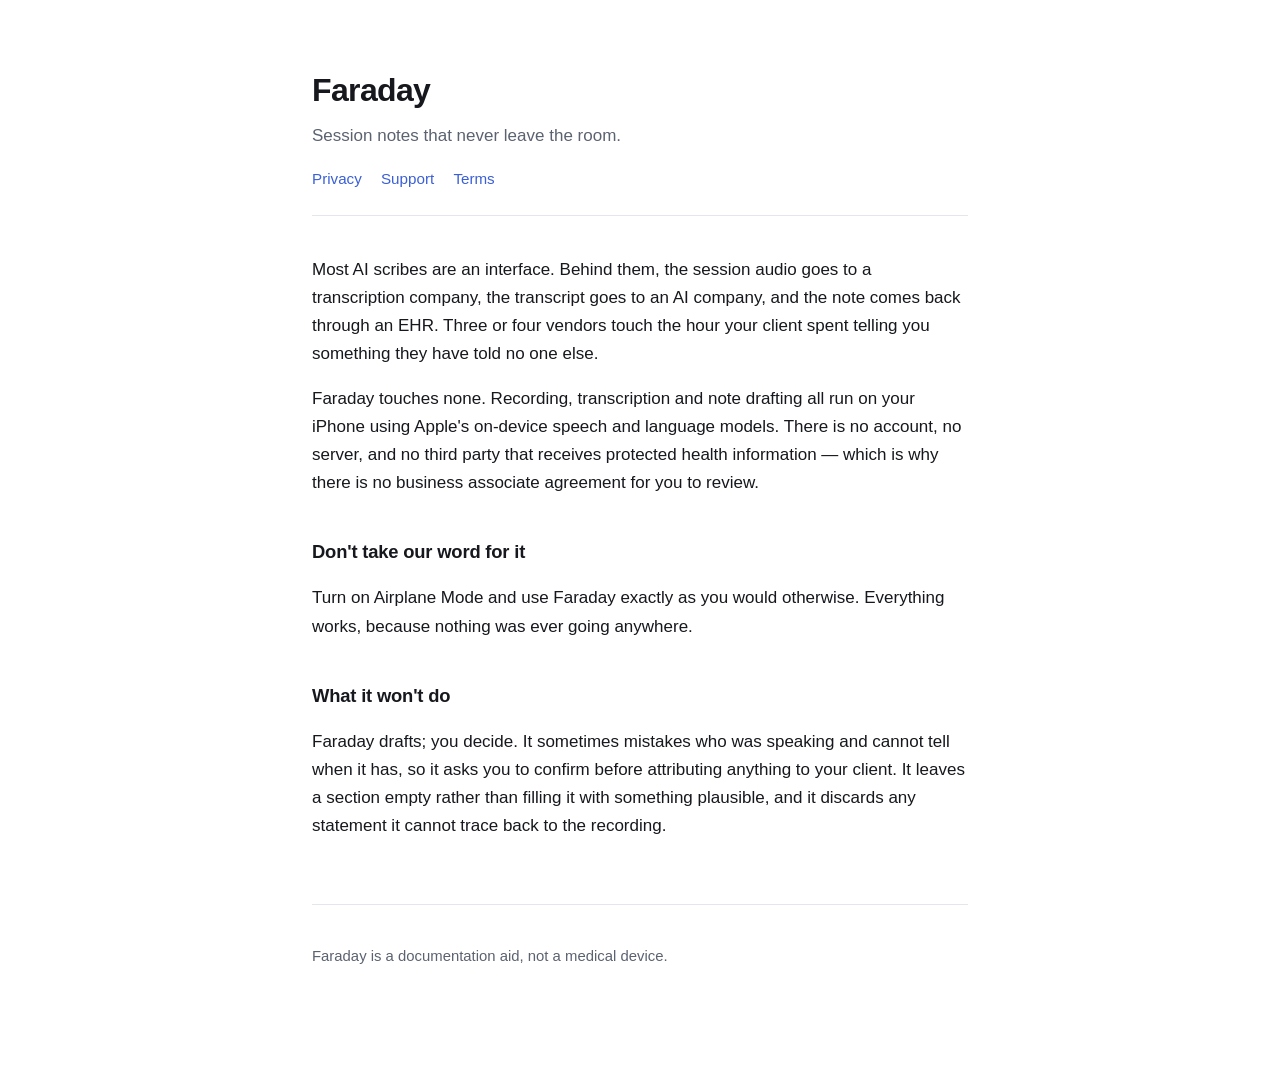
==== index.html @ ce77319d "Faraday legal and support pages" ====
<!doctype html>
<html lang="en">
<head>
<meta charset="utf-8">
<meta name="viewport" content="width=device-width, initial-scale=1">
<title>Faraday — session notes that never leave the room</title>
<meta name="description" content="Records a therapy session, transcribes it and drafts your SOAP note — entirely on your iPhone. No server, no vendor chain, no BAA to sign with anyone.">
<link rel="stylesheet" href="style.css">
</head>
<body>
<div class="wrap">
<header>
  <h1>Faraday</h1>
  <p class="sub">Session notes that never leave the room.</p>
  <nav><a href="privacy.html">Privacy</a><a href="support.html">Support</a><a href="terms.html">Terms</a></nav>
</header>

<p>Most AI scribes are an interface. Behind them, the session audio goes to a
transcription company, the transcript goes to an AI company, and the note comes back
through an EHR. Three or four vendors touch the hour your client spent telling you
something they have told no one else.</p>

<p>Faraday touches none. Recording, transcription and note drafting all run on your
iPhone using Apple's on-device speech and language models. There is no account, no
server, and no third party that receives protected health information — which is why
there is no business associate agreement for you to review.</p>

<h2>Don't take our word for it</h2>
<p>Turn on Airplane Mode and use Faraday exactly as you would otherwise. Everything
works, because nothing was ever going anywhere.</p>

<h2>What it won't do</h2>
<p>Faraday drafts; you decide. It sometimes mistakes who was speaking and cannot tell
when it has, so it asks you to confirm before attributing anything to your client. It
leaves a section empty rather than filling it with something plausible, and it
discards any statement it cannot trace back to the recording.</p>

<footer>
  <p class="muted">Faraday is a documentation aid, not a medical device.</p>
</footer>
</div>
</body>
</html>
---- style.css ----
:root {
    color-scheme: light dark;
    --ink: #16181d;
    --muted: #5b6270;
    --rule: #e3e6ec;
    --ground: #ffffff;
    --accent: #3b5fd6;
}
@media (prefers-color-scheme: dark) {
    :root {
        --ink: #eceef3;
        --muted: #9aa2b1;
        --rule: #262b35;
        --ground: #0d1014;
        --accent: #7d9bff;
    }
}
* { box-sizing: border-box; }
body {
    margin: 0;
    background: var(--ground);
    color: var(--ink);
    font: 17px/1.65 -apple-system, BlinkMacSystemFont, "Segoe UI", Roboto, sans-serif;
    -webkit-font-smoothing: antialiased;
}
.wrap { max-width: 44rem; margin: 0 auto; padding: 4rem 1.5rem 6rem; }
header { border-bottom: 1px solid var(--rule); padding-bottom: 1.5rem; margin-bottom: 2.5rem; }
h1 { font-size: 2rem; letter-spacing: -0.02em; margin: 0 0 .3rem; }
h2 { font-size: 1.15rem; letter-spacing: -0.01em; margin: 2.5rem 0 .6rem; }
.sub { color: var(--muted); margin: 0; }
p, li { color: var(--ink); }
.muted { color: var(--muted); font-size: .93rem; }
a { color: var(--accent); }
nav a { margin-right: 1.2rem; text-decoration: none; }
nav { margin-top: 1rem; font-size: .95rem; }
ul { padding-left: 1.2rem; }
li { margin: .35rem 0; }
footer { margin-top: 4rem; padding-top: 1.5rem; border-top: 1px solid var(--rule); }
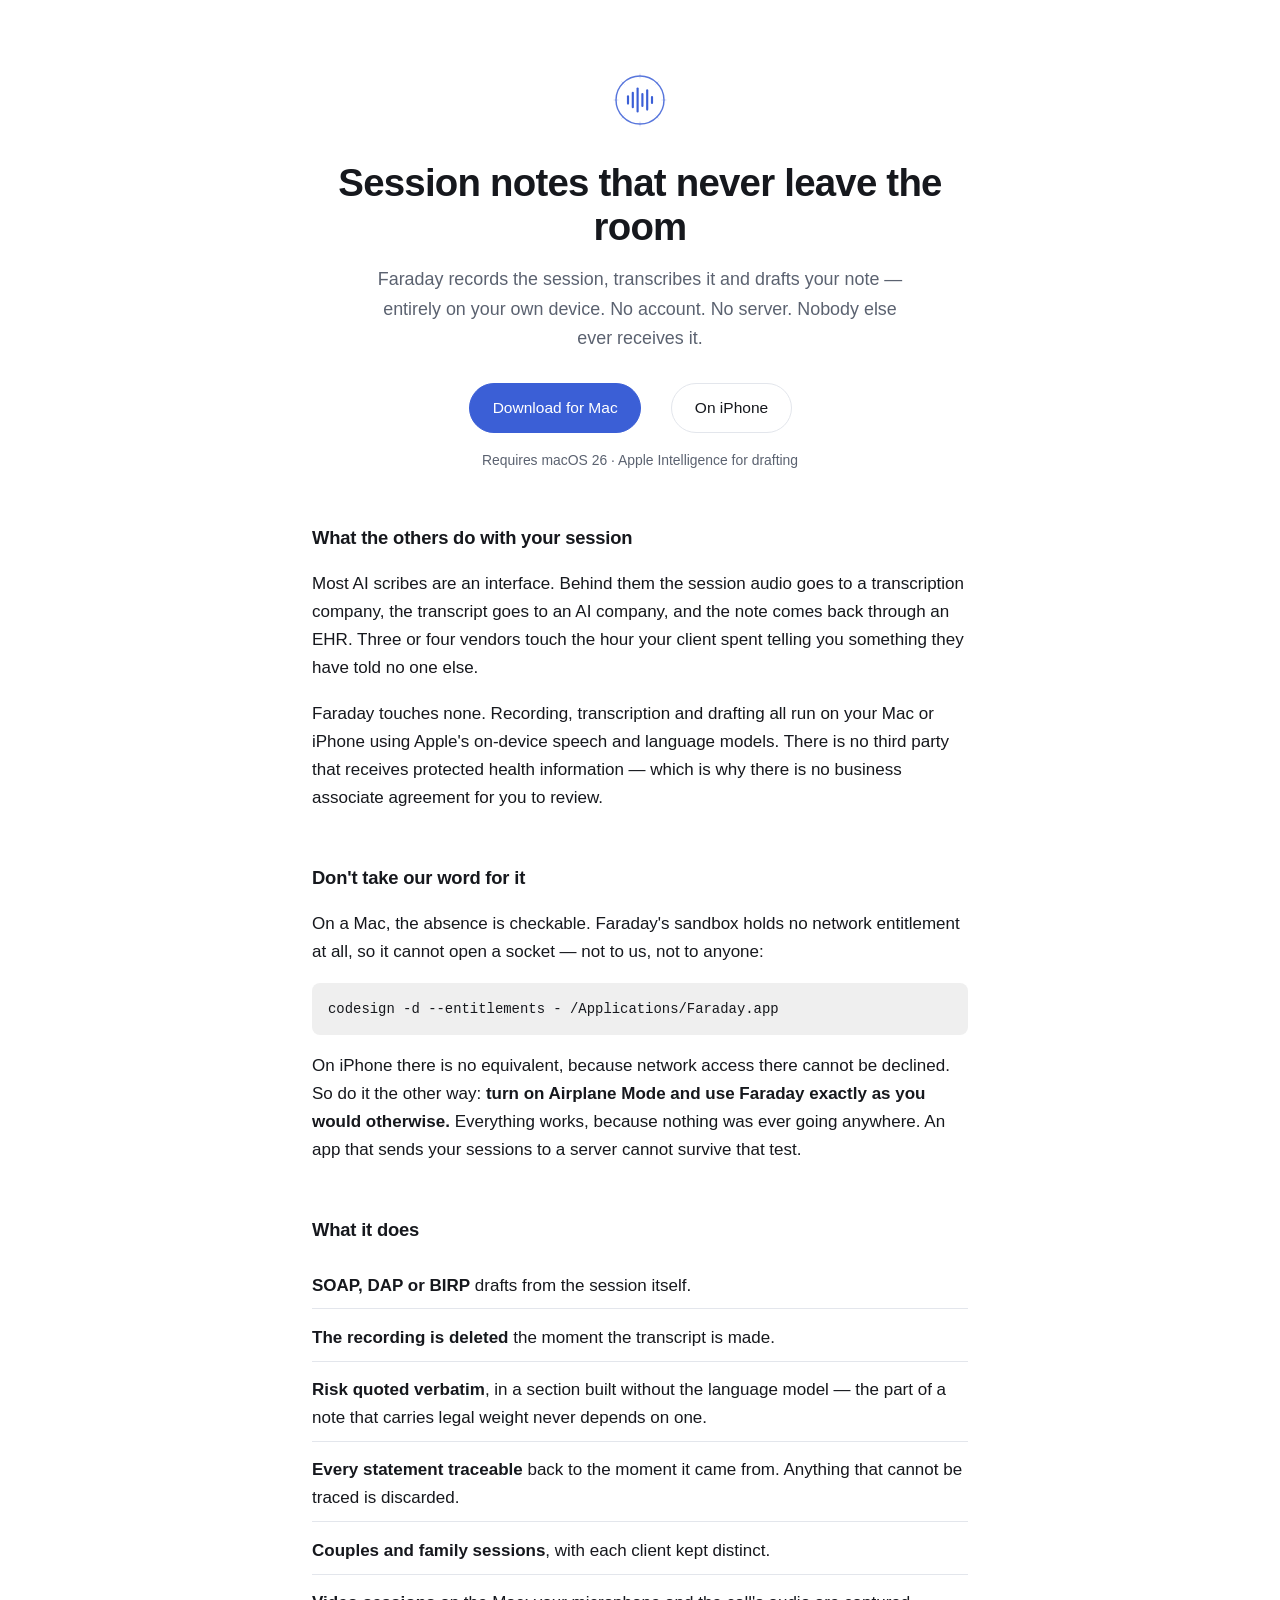
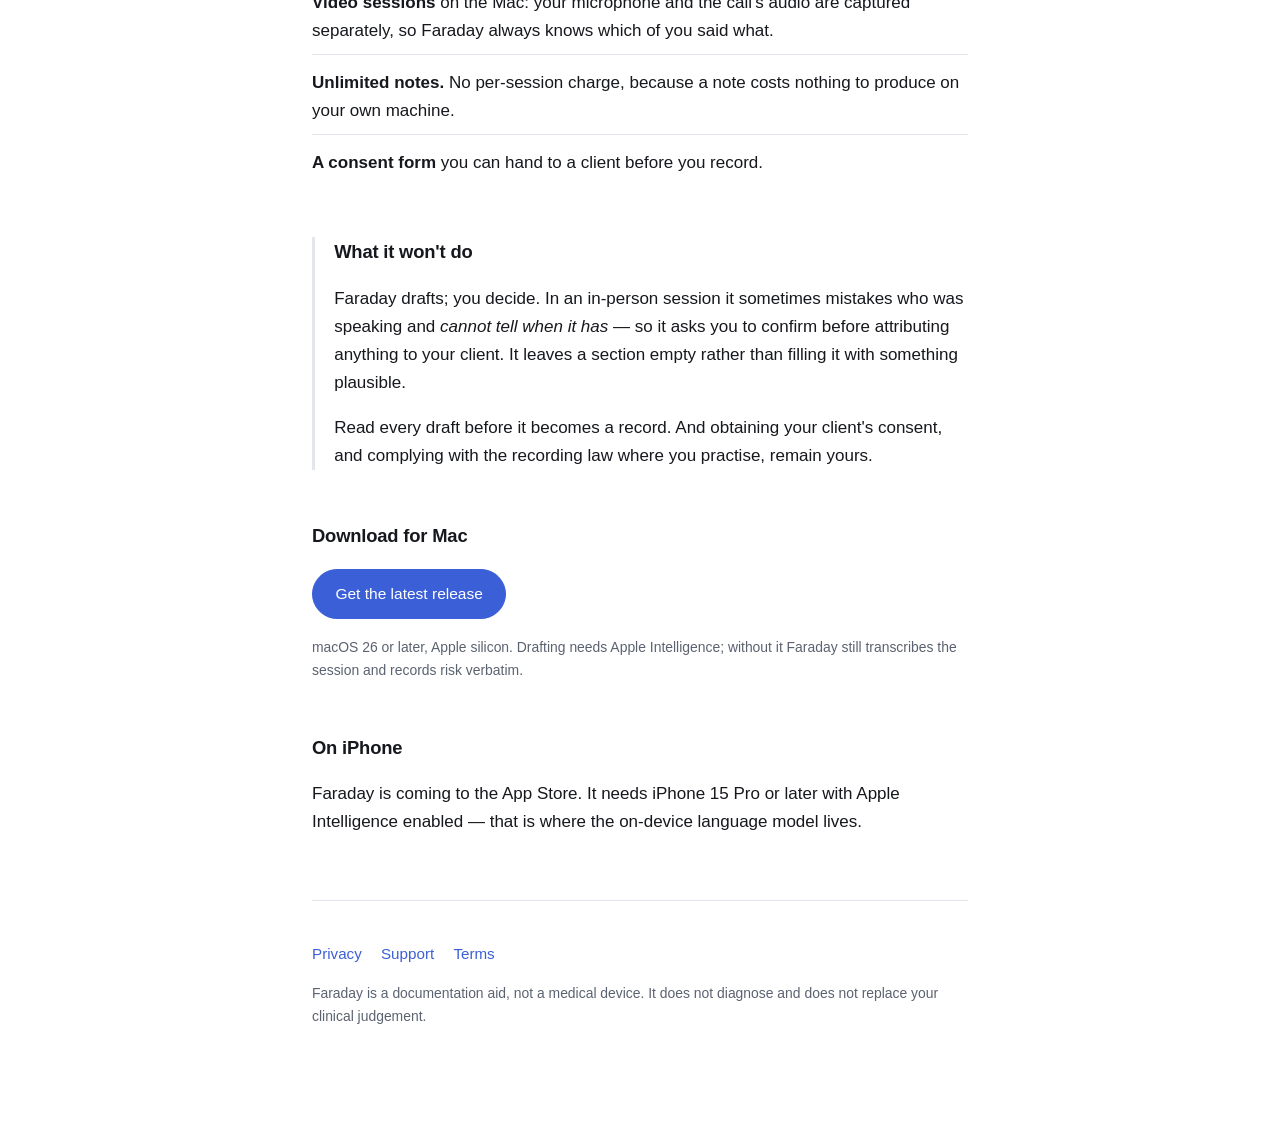
==== commit 48c1578f: "Landing page with the download and the checkable claim" ====
--- a/index.html
+++ b/index.html
@@ -4,40 +4,109 @@
 <meta charset="utf-8">
 <meta name="viewport" content="width=device-width, initial-scale=1">
 <title>Faraday — session notes that never leave the room</title>
-<meta name="description" content="Records a therapy session, transcribes it and drafts your SOAP note — entirely on your iPhone. No server, no vendor chain, no BAA to sign with anyone.">
+<meta name="description" content="Records a therapy session, transcribes it and drafts your SOAP note — entirely on your own device. No server, no vendor chain, no BAA to sign with anyone.">
+<meta property="og:title" content="Faraday — session notes that never leave the room">
+<meta property="og:description" content="Recording, transcription and drafting all run on your own device. Nobody else ever receives the session.">
+<meta property="og:type" content="website">
 <link rel="stylesheet" href="style.css">
 </head>
 <body>
 <div class="wrap">
-<header>
-  <h1>Faraday</h1>
-  <p class="sub">Session notes that never leave the room.</p>
-  <nav><a href="privacy.html">Privacy</a><a href="support.html">Support</a><a href="terms.html">Terms</a></nav>
+
+<header class="hero">
+  <div class="mark" aria-hidden="true">
+    <svg viewBox="0 0 120 120" width="72" height="72">
+      <circle cx="60" cy="60" r="40" fill="none" stroke="currentColor" stroke-width="2.4" opacity="0.85"/>
+      <g stroke="currentColor" stroke-width="1.2" opacity="0.3">
+        <line x1="60" y1="16" x2="60" y2="24"/><line x1="60" y1="96" x2="60" y2="104"/>
+        <line x1="16" y1="60" x2="24" y2="60"/><line x1="96" y1="60" x2="104" y2="60"/>
+        <line x1="29" y1="29" x2="34" y2="34"/><line x1="86" y1="86" x2="91" y2="91"/>
+        <line x1="91" y1="29" x2="86" y2="34"/><line x1="34" y1="86" x2="29" y2="91"/>
+      </g>
+      <g stroke="currentColor" stroke-width="3.6" stroke-linecap="round">
+        <line x1="40" y1="54" x2="40" y2="66"/><line x1="48" y1="48" x2="48" y2="72"/>
+        <line x1="56" y1="41" x2="56" y2="79"/><line x1="64" y1="50" x2="64" y2="70"/>
+        <line x1="72" y1="44" x2="72" y2="76"/><line x1="80" y1="55" x2="80" y2="65"/>
+      </g>
+    </svg>
+  </div>
+  <h1>Session notes that never leave the room</h1>
+  <p class="lede">Faraday records the session, transcribes it and drafts your note —
+  entirely on your own device. No account. No server. Nobody else ever receives it.</p>
+  <nav class="cta">
+    <a class="button primary" href="#download">Download for Mac</a>
+    <a class="button" href="#iphone">On iPhone</a>
+  </nav>
+  <p class="fine">Requires macOS 26 · Apple Intelligence for drafting</p>
 </header>
 
-<p>Most AI scribes are an interface. Behind them, the session audio goes to a
-transcription company, the transcript goes to an AI company, and the note comes back
-through an EHR. Three or four vendors touch the hour your client spent telling you
-something they have told no one else.</p>
+<section>
+  <h2>What the others do with your session</h2>
+  <p>Most AI scribes are an interface. Behind them the session audio goes to a
+  transcription company, the transcript goes to an AI company, and the note comes
+  back through an EHR. Three or four vendors touch the hour your client spent
+  telling you something they have told no one else.</p>
+  <p>Faraday touches none. Recording, transcription and drafting all run on your
+  Mac or iPhone using Apple's on-device speech and language models. There is no
+  third party that receives protected health information — which is why there is
+  no business associate agreement for you to review.</p>
+</section>
 
-<p>Faraday touches none. Recording, transcription and note drafting all run on your
-iPhone using Apple's on-device speech and language models. There is no account, no
-server, and no third party that receives protected health information — which is why
-there is no business associate agreement for you to review.</p>
+<section class="proof">
+  <h2>Don't take our word for it</h2>
+  <p>On a Mac, the absence is checkable. Faraday's sandbox holds no network
+  entitlement at all, so it cannot open a socket — not to us, not to anyone:</p>
+  <pre><code>codesign -d --entitlements - /Applications/Faraday.app</code></pre>
+  <p>On iPhone there is no equivalent, because network access there cannot be
+  declined. So do it the other way: <strong>turn on Airplane Mode and use Faraday
+  exactly as you would otherwise.</strong> Everything works, because nothing was
+  ever going anywhere. An app that sends your sessions to a server cannot
+  survive that test.</p>
+</section>
 
-<h2>Don't take our word for it</h2>
-<p>Turn on Airplane Mode and use Faraday exactly as you would otherwise. Everything
-works, because nothing was ever going anywhere.</p>
+<section>
+  <h2>What it does</h2>
+  <ul class="features">
+    <li><strong>SOAP, DAP or BIRP</strong> drafts from the session itself.</li>
+    <li><strong>The recording is deleted</strong> the moment the transcript is made.</li>
+    <li><strong>Risk quoted verbatim</strong>, in a section built without the language model — the part of a note that carries legal weight never depends on one.</li>
+    <li><strong>Every statement traceable</strong> back to the moment it came from. Anything that cannot be traced is discarded.</li>
+    <li><strong>Couples and family sessions</strong>, with each client kept distinct.</li>
+    <li><strong>Video sessions</strong> on the Mac: your microphone and the call's audio are captured separately, so Faraday always knows which of you said what.</li>
+    <li><strong>Unlimited notes.</strong> No per-session charge, because a note costs nothing to produce on your own machine.</li>
+    <li><strong>A consent form</strong> you can hand to a client before you record.</li>
+  </ul>
+</section>
 
-<h2>What it won't do</h2>
-<p>Faraday drafts; you decide. It sometimes mistakes who was speaking and cannot tell
-when it has, so it asks you to confirm before attributing anything to your client. It
-leaves a section empty rather than filling it with something plausible, and it
-discards any statement it cannot trace back to the recording.</p>
+<section class="limits">
+  <h2>What it won't do</h2>
+  <p>Faraday drafts; you decide. In an in-person session it sometimes mistakes who
+  was speaking and <em>cannot tell when it has</em> — so it asks you to confirm
+  before attributing anything to your client. It leaves a section empty rather than
+  filling it with something plausible.</p>
+  <p>Read every draft before it becomes a record. And obtaining your client's
+  consent, and complying with the recording law where you practise, remain yours.</p>
+</section>
+
+<section id="download">
+  <h2>Download for Mac</h2>
+  <p><a class="button primary" id="dmg" href="https://github.com/kreatifsayfa/faraday-legal/releases/latest">Get the latest release</a></p>
+  <p class="fine">macOS 26 or later, Apple silicon. Drafting needs Apple Intelligence;
+  without it Faraday still transcribes the session and records risk verbatim.</p>
+</section>
+
+<section id="iphone">
+  <h2>On iPhone</h2>
+  <p>Faraday is coming to the App Store. It needs iPhone 15 Pro or later with Apple
+  Intelligence enabled — that is where the on-device language model lives.</p>
+</section>
 
 <footer>
-  <p class="muted">Faraday is a documentation aid, not a medical device.</p>
+  <nav><a href="privacy.html">Privacy</a><a href="support.html">Support</a><a href="terms.html">Terms</a></nav>
+  <p class="fine">Faraday is a documentation aid, not a medical device. It does not
+  diagnose and does not replace your clinical judgement.</p>
 </footer>
+
 </div>
 </body>
 </html>
--- a/style.css
+++ b/style.css
@@ -36,3 +36,29 @@
 ul { padding-left: 1.2rem; }
 li { margin: .35rem 0; }
 footer { margin-top: 4rem; padding-top: 1.5rem; border-top: 1px solid var(--rule); }
+
+/* Landing page */
+.hero { text-align: center; border: none; padding-bottom: 0; margin-bottom: 3rem; }
+.hero .mark { color: var(--accent); margin-bottom: 1rem; }
+.hero h1 { font-size: 2.4rem; line-height: 1.15; margin: 0 0 1rem; }
+.lede { font-size: 1.12rem; color: var(--muted); max-width: 34rem; margin: 0 auto 1.8rem; }
+.cta { display: flex; gap: .7rem; justify-content: center; flex-wrap: wrap; margin: 0; }
+.button {
+    display: inline-block; padding: .7rem 1.4rem; border-radius: 999px;
+    border: 1px solid var(--rule); text-decoration: none; color: var(--ink);
+    font-weight: 500; font-size: .97rem;
+}
+.button.primary { background: var(--accent); border-color: var(--accent); color: #fff; }
+.fine { color: var(--muted); font-size: .87rem; margin-top: 1rem; }
+section { margin: 3.2rem 0; }
+section h2 { margin-top: 0; }
+.proof pre {
+    background: rgba(127,127,127,.12); padding: .9rem 1rem; border-radius: 8px;
+    overflow-x: auto; font-size: .87rem;
+}
+.proof code { font-family: ui-monospace, SFMono-Regular, Menlo, monospace; }
+.features { list-style: none; padding: 0; }
+.features li { padding: .55rem 0; border-bottom: 1px solid var(--rule); }
+.features li:last-child { border-bottom: none; }
+.limits { border-left: 3px solid var(--rule); padding-left: 1.2rem; }
+footer nav { margin-bottom: .8rem; }
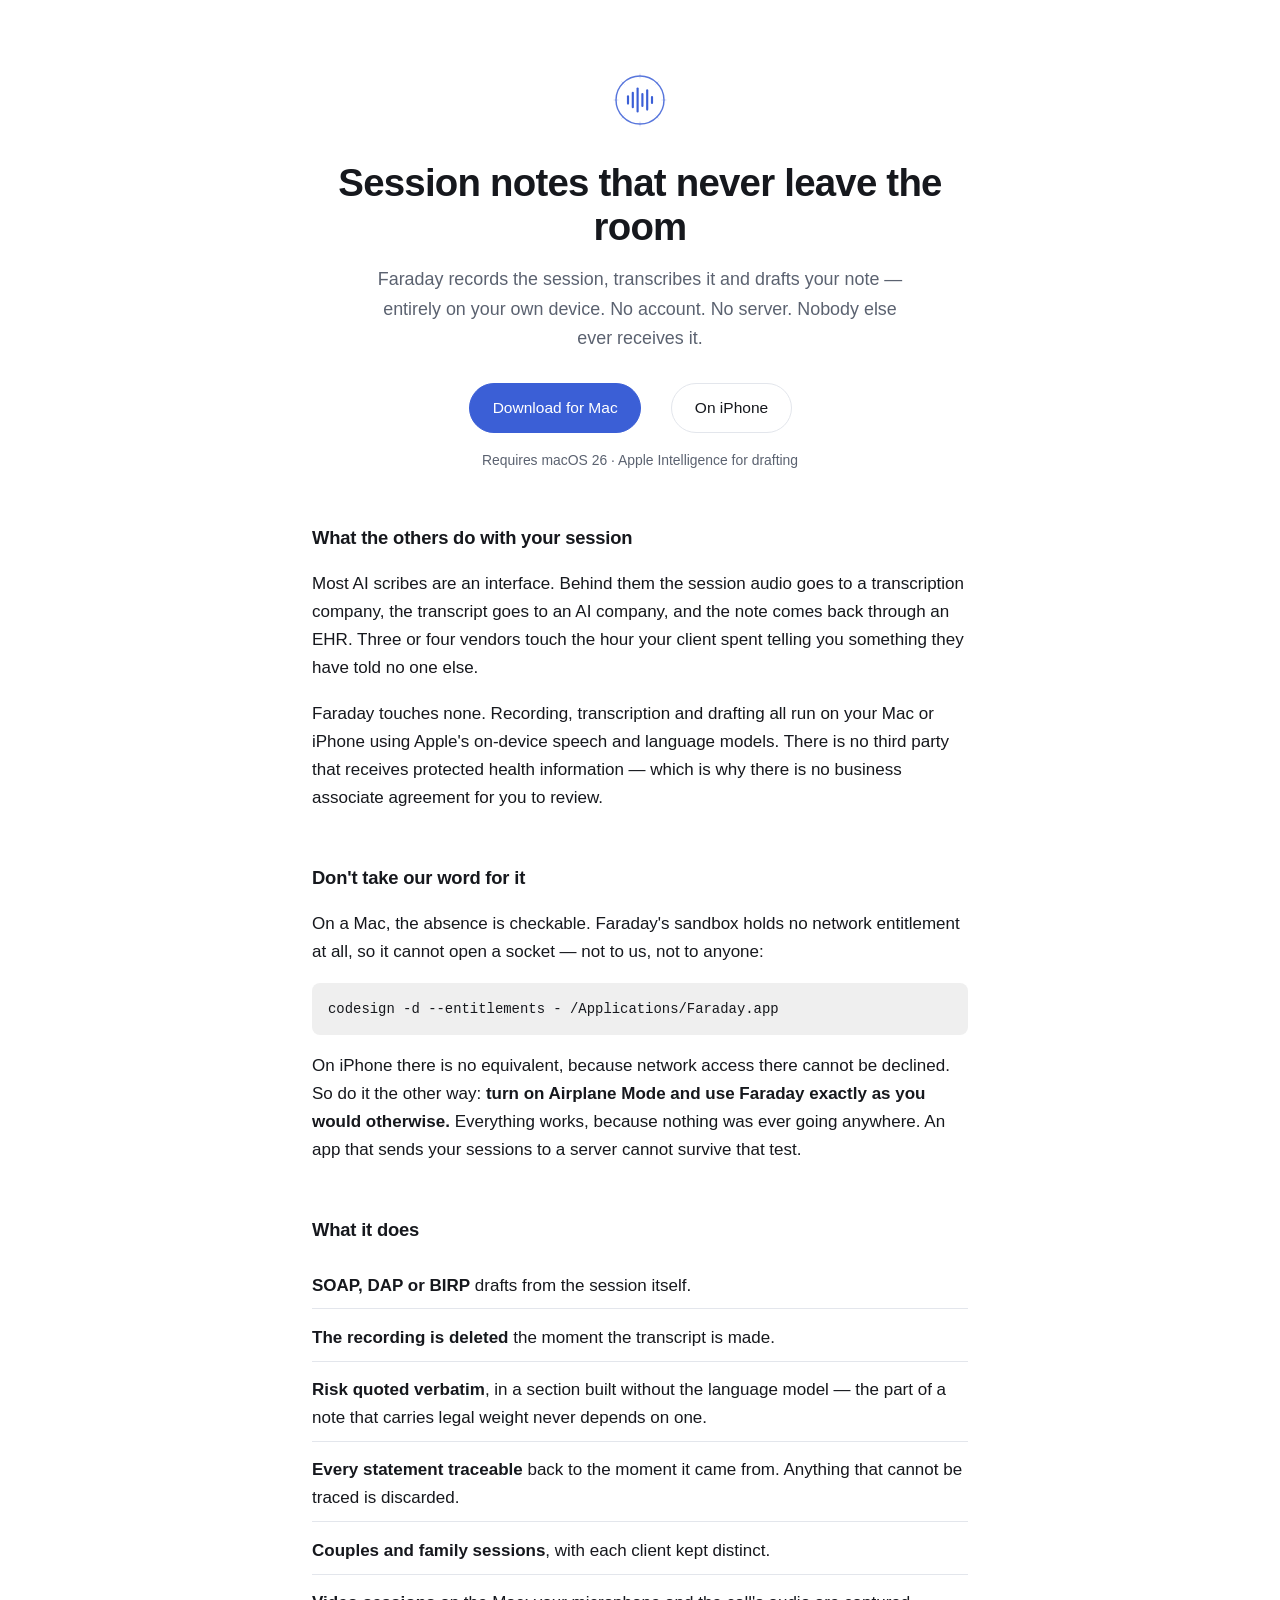
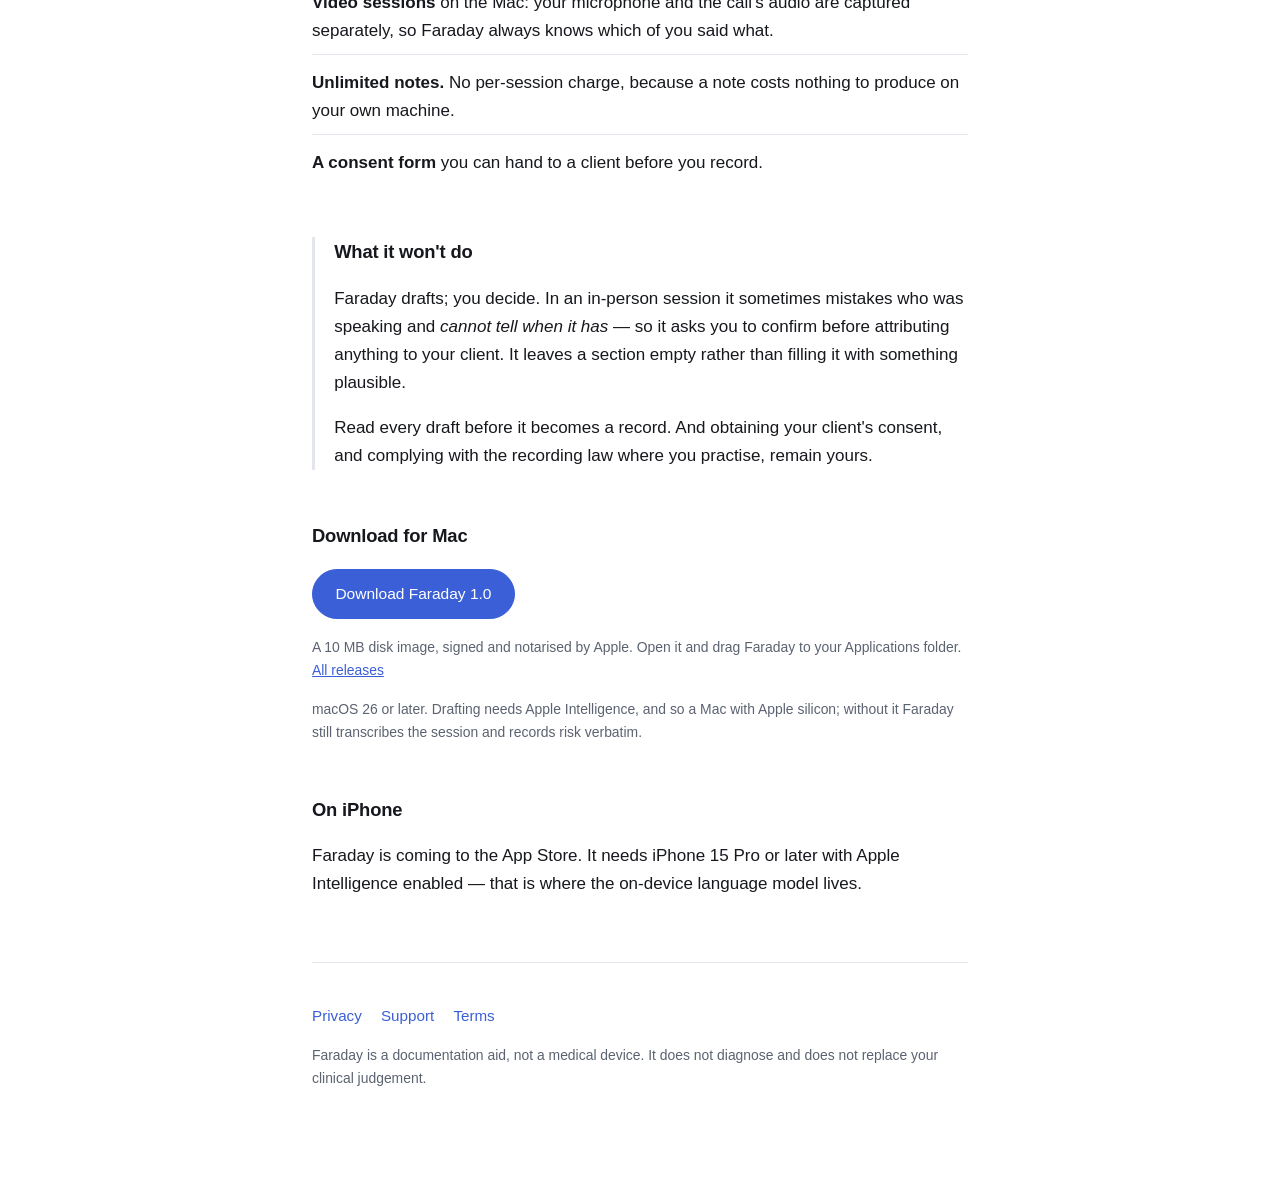
==== commit 524e8c32: "Point the Mac download at the release asset Co-Authored-By: Claude Opus 5 <noreply@anthropic.com>" ====
--- a/index.html
+++ b/index.html
@@ -90,9 +90,13 @@
 
 <section id="download">
   <h2>Download for Mac</h2>
-  <p><a class="button primary" id="dmg" href="https://github.com/kreatifsayfa/faraday-legal/releases/latest">Get the latest release</a></p>
-  <p class="fine">macOS 26 or later, Apple silicon. Drafting needs Apple Intelligence;
-  without it Faraday still transcribes the session and records risk verbatim.</p>
+  <p><a class="button primary" id="dmg" href="https://github.com/kreatifsayfa/faraday-legal/releases/latest/download/Faraday.dmg">Download Faraday 1.0</a></p>
+  <p class="fine">A 10&nbsp;MB disk image, signed and notarised by Apple. Open it and drag
+  Faraday to your Applications folder.
+  <a href="https://github.com/kreatifsayfa/faraday-legal/releases">All releases</a></p>
+  <p class="fine">macOS 26 or later. Drafting needs Apple Intelligence, and so a Mac with
+  Apple silicon; without it Faraday still transcribes the session and records risk
+  verbatim.</p>
 </section>
 
 <section id="iphone">
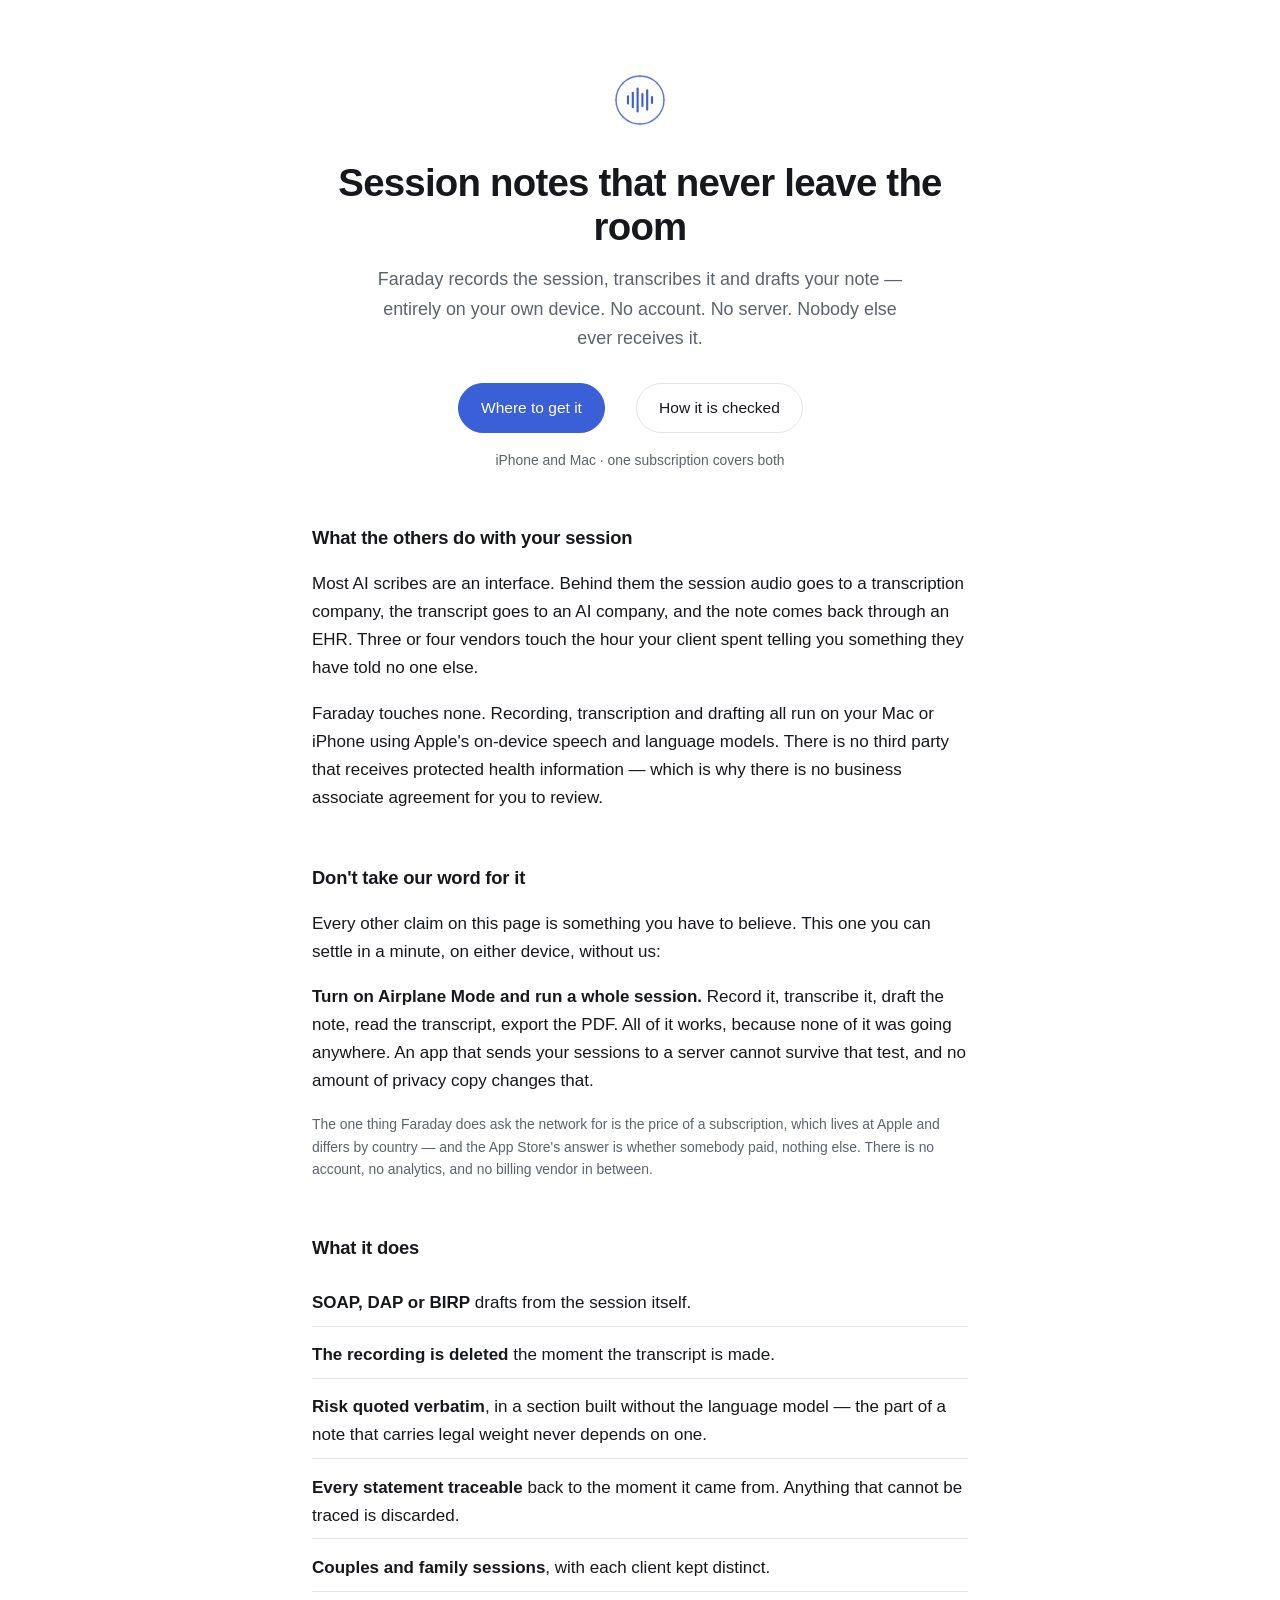
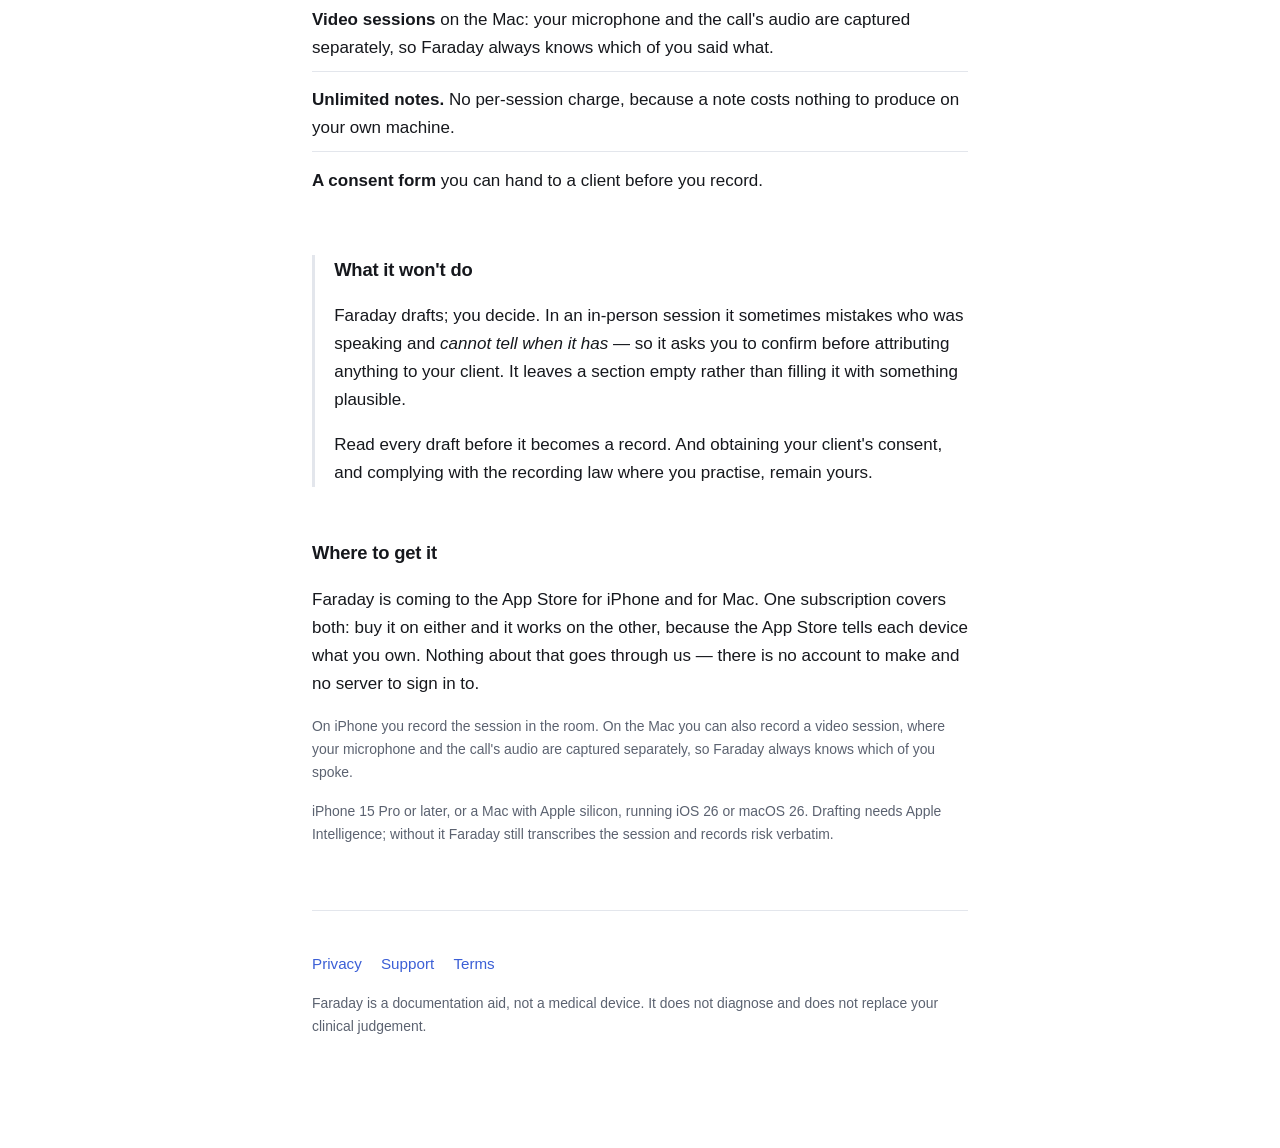
==== commit b775a9ca: "The Mac goes to the App Store, so the direct download goes One subscription covering iPhone and Mac " ====
--- a/index.html
+++ b/index.html
@@ -34,10 +34,10 @@
   <p class="lede">Faraday records the session, transcribes it and drafts your note —
   entirely on your own device. No account. No server. Nobody else ever receives it.</p>
   <nav class="cta">
-    <a class="button primary" href="#download">Download for Mac</a>
-    <a class="button" href="#iphone">On iPhone</a>
+    <a class="button primary" href="#apps">Where to get it</a>
+    <a class="button" href="#privacy">How it is checked</a>
   </nav>
-  <p class="fine">Requires macOS 26 · Apple Intelligence for drafting</p>
+  <p class="fine">iPhone and Mac · one subscription covers both</p>
 </header>
 
 <section>
@@ -52,16 +52,19 @@
   no business associate agreement for you to review.</p>
 </section>
 
-<section class="proof">
+<section class="proof" id="privacy">
   <h2>Don't take our word for it</h2>
-  <p>On a Mac, the absence is checkable. Faraday's sandbox holds no network
-  entitlement at all, so it cannot open a socket — not to us, not to anyone:</p>
-  <pre><code>codesign -d --entitlements - /Applications/Faraday.app</code></pre>
-  <p>On iPhone there is no equivalent, because network access there cannot be
-  declined. So do it the other way: <strong>turn on Airplane Mode and use Faraday
-  exactly as you would otherwise.</strong> Everything works, because nothing was
-  ever going anywhere. An app that sends your sessions to a server cannot
-  survive that test.</p>
+  <p>Every other claim on this page is something you have to believe. This one
+  you can settle in a minute, on either device, without us:</p>
+  <p><strong>Turn on Airplane Mode and run a whole session.</strong> Record it,
+  transcribe it, draft the note, read the transcript, export the PDF. All of it
+  works, because none of it was going anywhere. An app that sends your sessions
+  to a server cannot survive that test, and no amount of privacy copy changes
+  that.</p>
+  <p class="fine">The one thing Faraday does ask the network for is the price of
+  a subscription, which lives at Apple and differs by country — and the App
+  Store's answer is whether somebody paid, nothing else. There is no account, no
+  analytics, and no billing vendor in between.</p>
 </section>
 
 <section>
@@ -88,21 +91,18 @@
   consent, and complying with the recording law where you practise, remain yours.</p>
 </section>
 
-<section id="download">
-  <h2>Download for Mac</h2>
-  <p><a class="button primary" id="dmg" href="https://github.com/kreatifsayfa/faraday-legal/releases/latest/download/Faraday.dmg">Download Faraday 1.0</a></p>
-  <p class="fine">A 10&nbsp;MB disk image, signed and notarised by Apple. Open it and drag
-  Faraday to your Applications folder.
-  <a href="https://github.com/kreatifsayfa/faraday-legal/releases">All releases</a></p>
-  <p class="fine">macOS 26 or later. Drafting needs Apple Intelligence, and so a Mac with
-  Apple silicon; without it Faraday still transcribes the session and records risk
-  verbatim.</p>
-</section>
-
-<section id="iphone">
-  <h2>On iPhone</h2>
-  <p>Faraday is coming to the App Store. It needs iPhone 15 Pro or later with Apple
-  Intelligence enabled — that is where the on-device language model lives.</p>
+<section id="apps">
+  <h2>Where to get it</h2>
+  <p>Faraday is coming to the App Store for iPhone and for Mac. One subscription
+  covers both: buy it on either and it works on the other, because the App Store
+  tells each device what you own. Nothing about that goes through us — there is
+  no account to make and no server to sign in to.</p>
+  <p class="fine">On iPhone you record the session in the room. On the Mac you can
+  also record a video session, where your microphone and the call's audio are
+  captured separately, so Faraday always knows which of you spoke.</p>
+  <p class="fine">iPhone 15&nbsp;Pro or later, or a Mac with Apple silicon, running
+  iOS&nbsp;26 or macOS&nbsp;26. Drafting needs Apple Intelligence; without it Faraday
+  still transcribes the session and records risk verbatim.</p>
 </section>
 
 <footer>
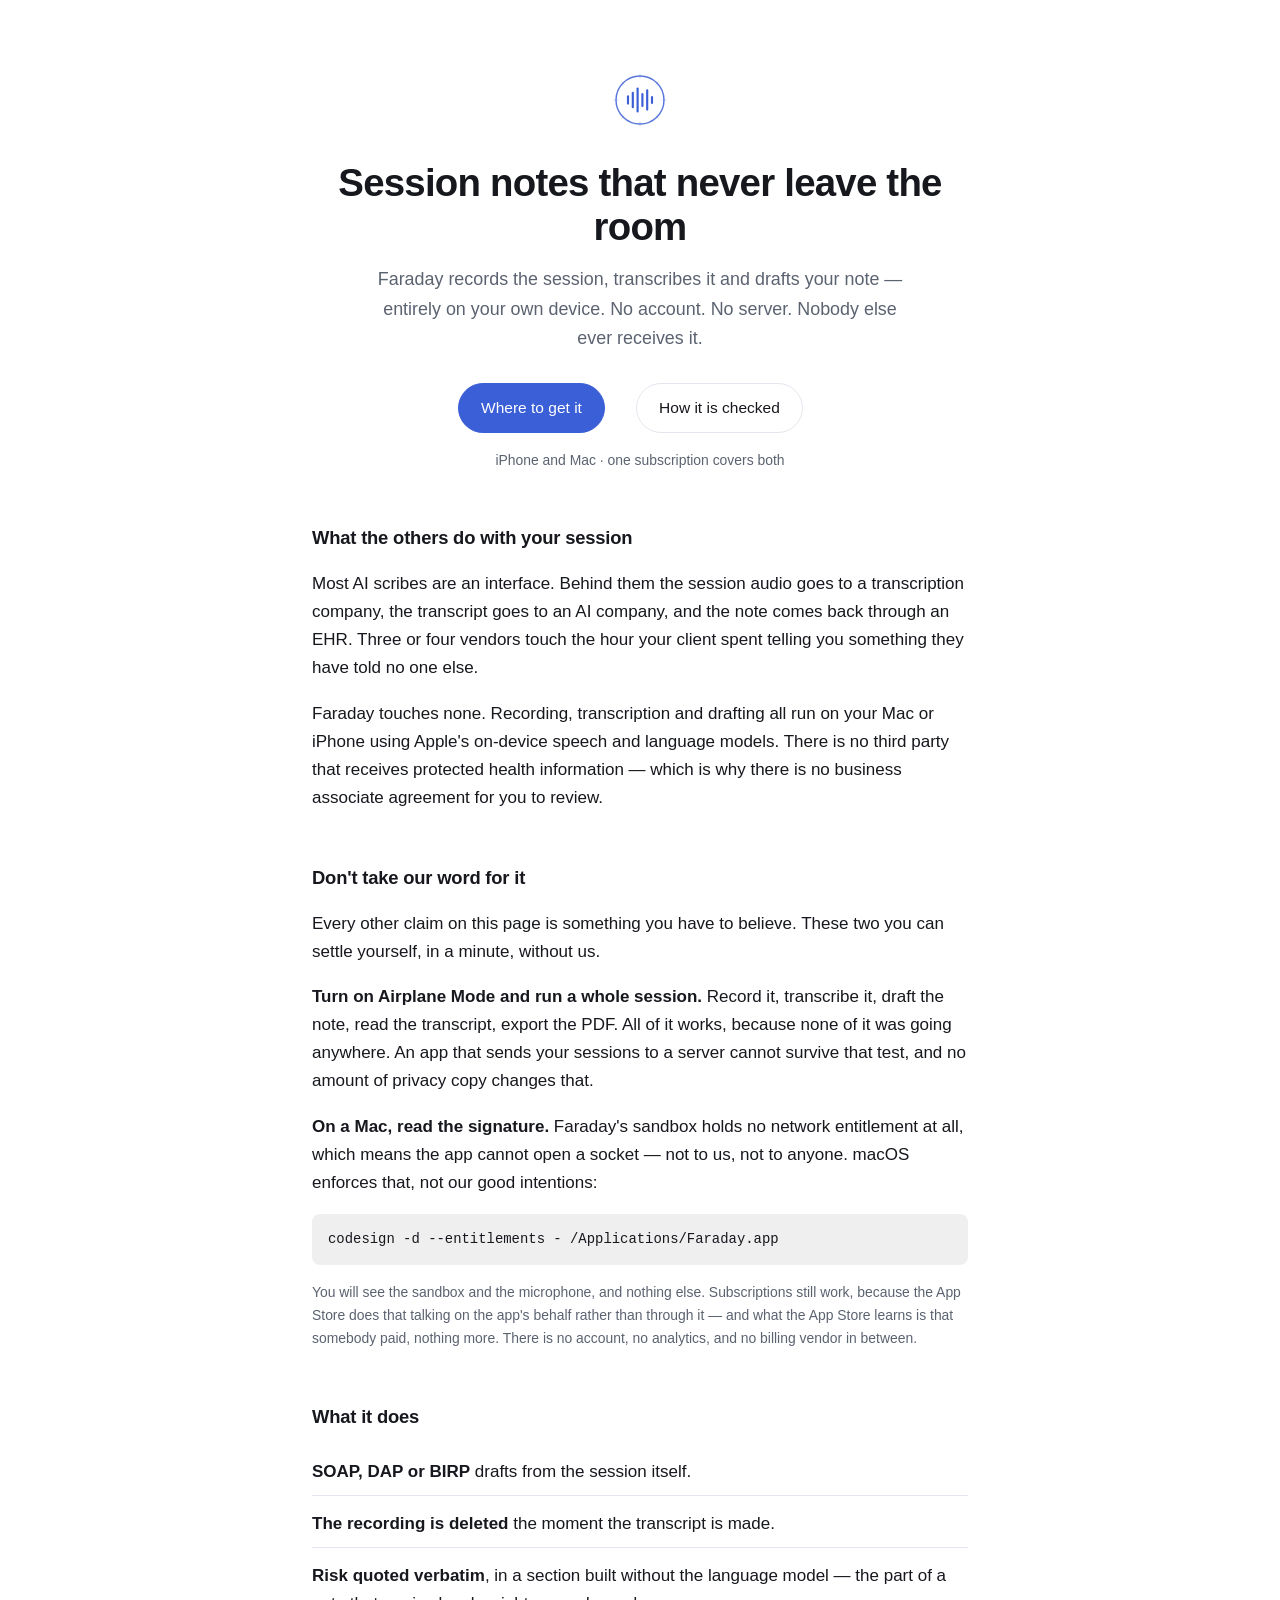
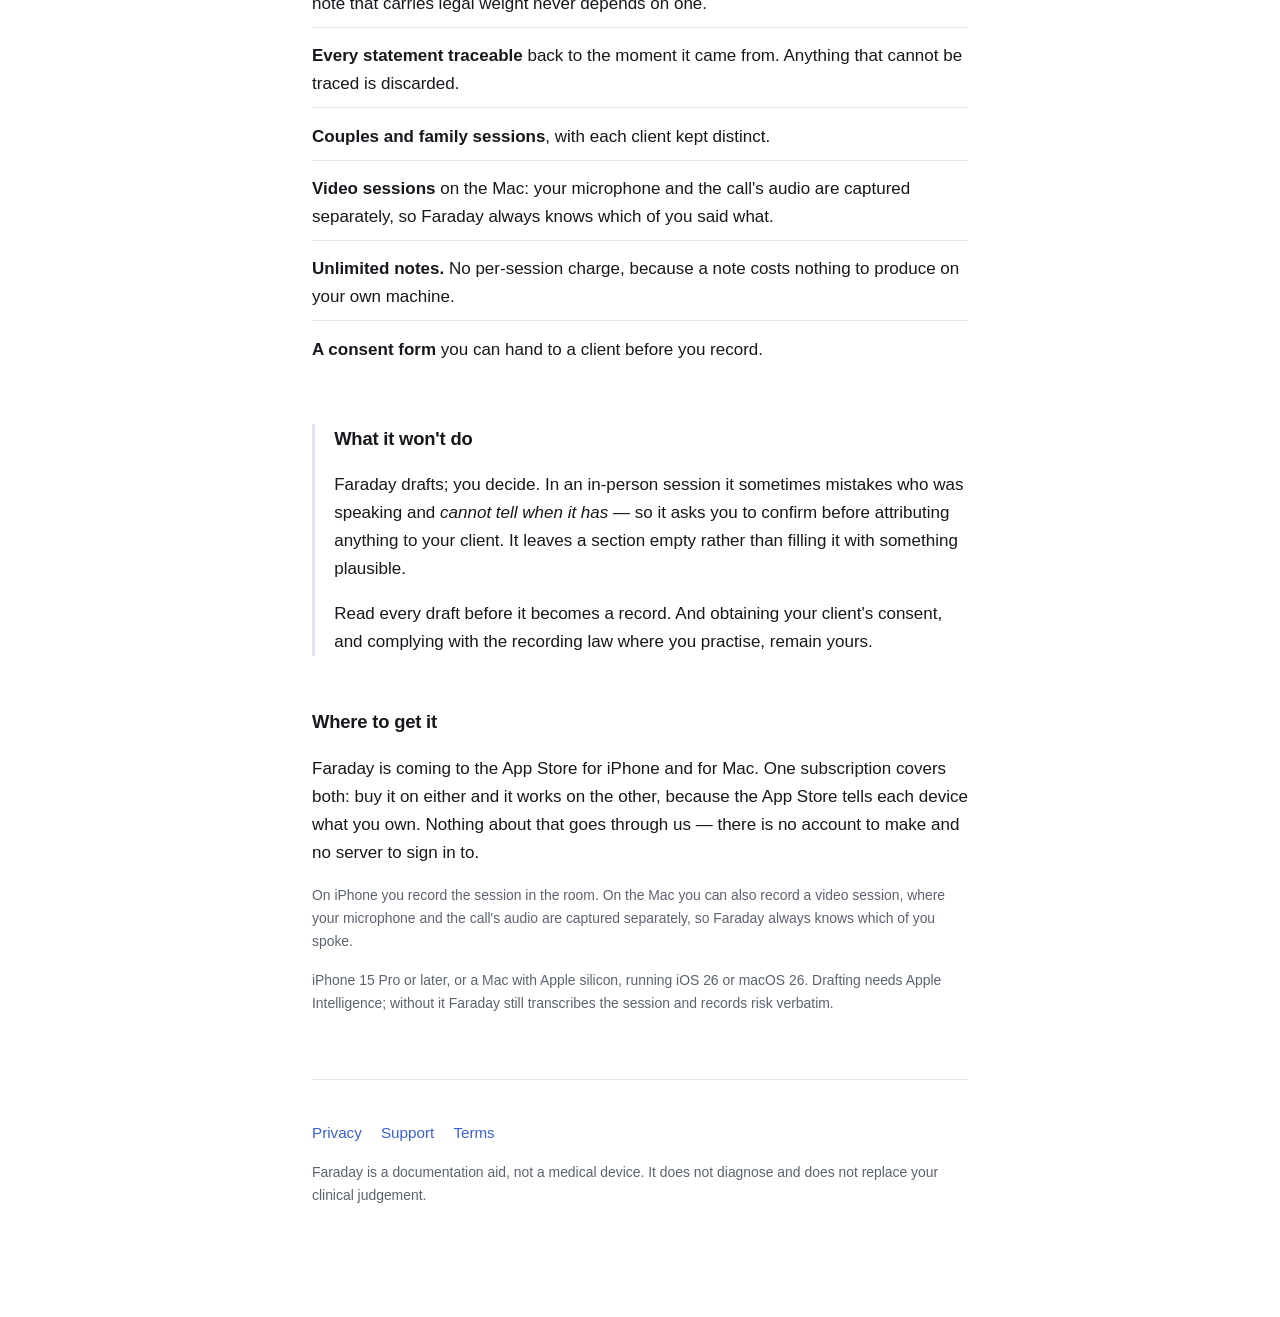
==== commit 75ab207b: "The Mac claim comes back, this time measured Selling a subscription plainly means talking to the App" ====
--- a/index.html
+++ b/index.html
@@ -54,17 +54,22 @@
 
 <section class="proof" id="privacy">
   <h2>Don't take our word for it</h2>
-  <p>Every other claim on this page is something you have to believe. This one
-  you can settle in a minute, on either device, without us:</p>
+  <p>Every other claim on this page is something you have to believe. These two
+  you can settle yourself, in a minute, without us.</p>
   <p><strong>Turn on Airplane Mode and run a whole session.</strong> Record it,
   transcribe it, draft the note, read the transcript, export the PDF. All of it
   works, because none of it was going anywhere. An app that sends your sessions
   to a server cannot survive that test, and no amount of privacy copy changes
   that.</p>
-  <p class="fine">The one thing Faraday does ask the network for is the price of
-  a subscription, which lives at Apple and differs by country — and the App
-  Store's answer is whether somebody paid, nothing else. There is no account, no
-  analytics, and no billing vendor in between.</p>
+  <p><strong>On a Mac, read the signature.</strong> Faraday's sandbox holds no
+  network entitlement at all, which means the app cannot open a socket — not to
+  us, not to anyone. macOS enforces that, not our good intentions:</p>
+  <pre><code>codesign -d --entitlements - /Applications/Faraday.app</code></pre>
+  <p class="fine">You will see the sandbox and the microphone, and nothing else.
+  Subscriptions still work, because the App Store does that talking on the app's
+  behalf rather than through it — and what the App Store learns is that somebody
+  paid, nothing more. There is no account, no analytics, and no billing vendor
+  in between.</p>
 </section>
 
 <section>
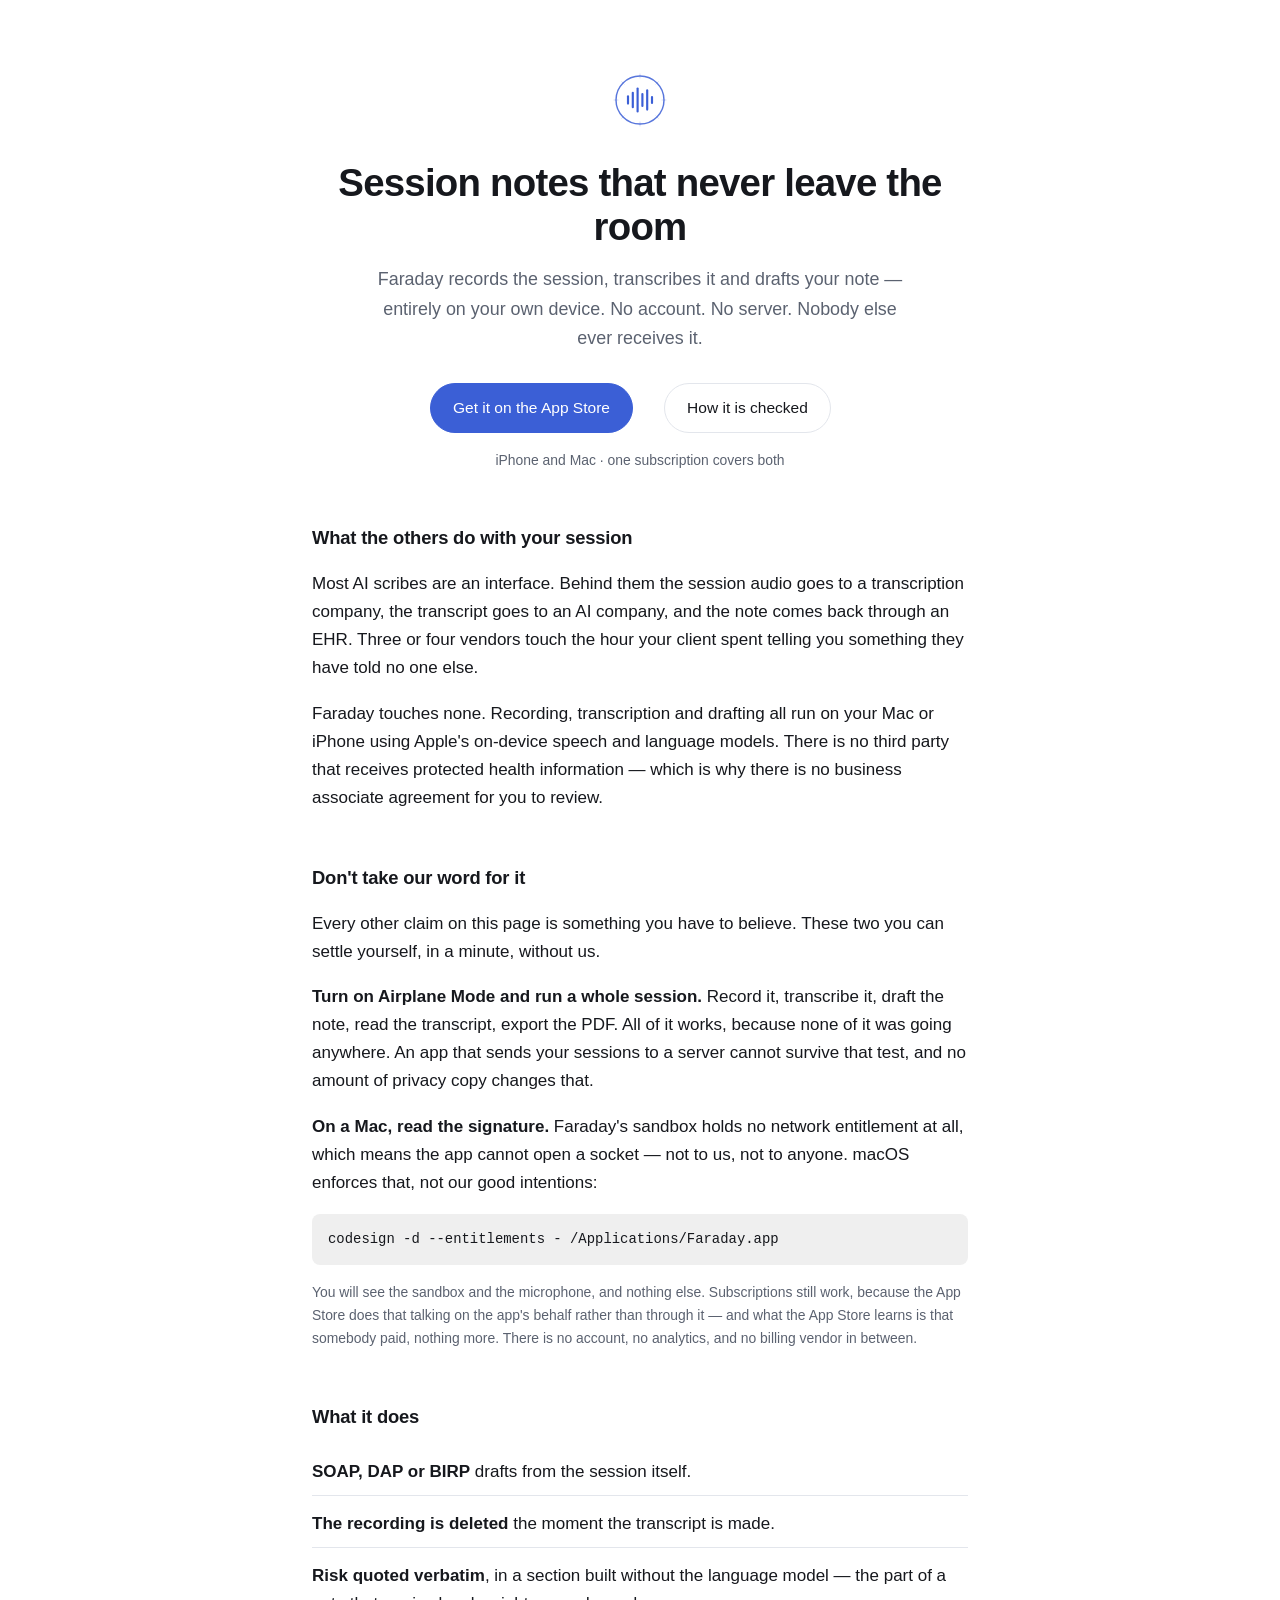
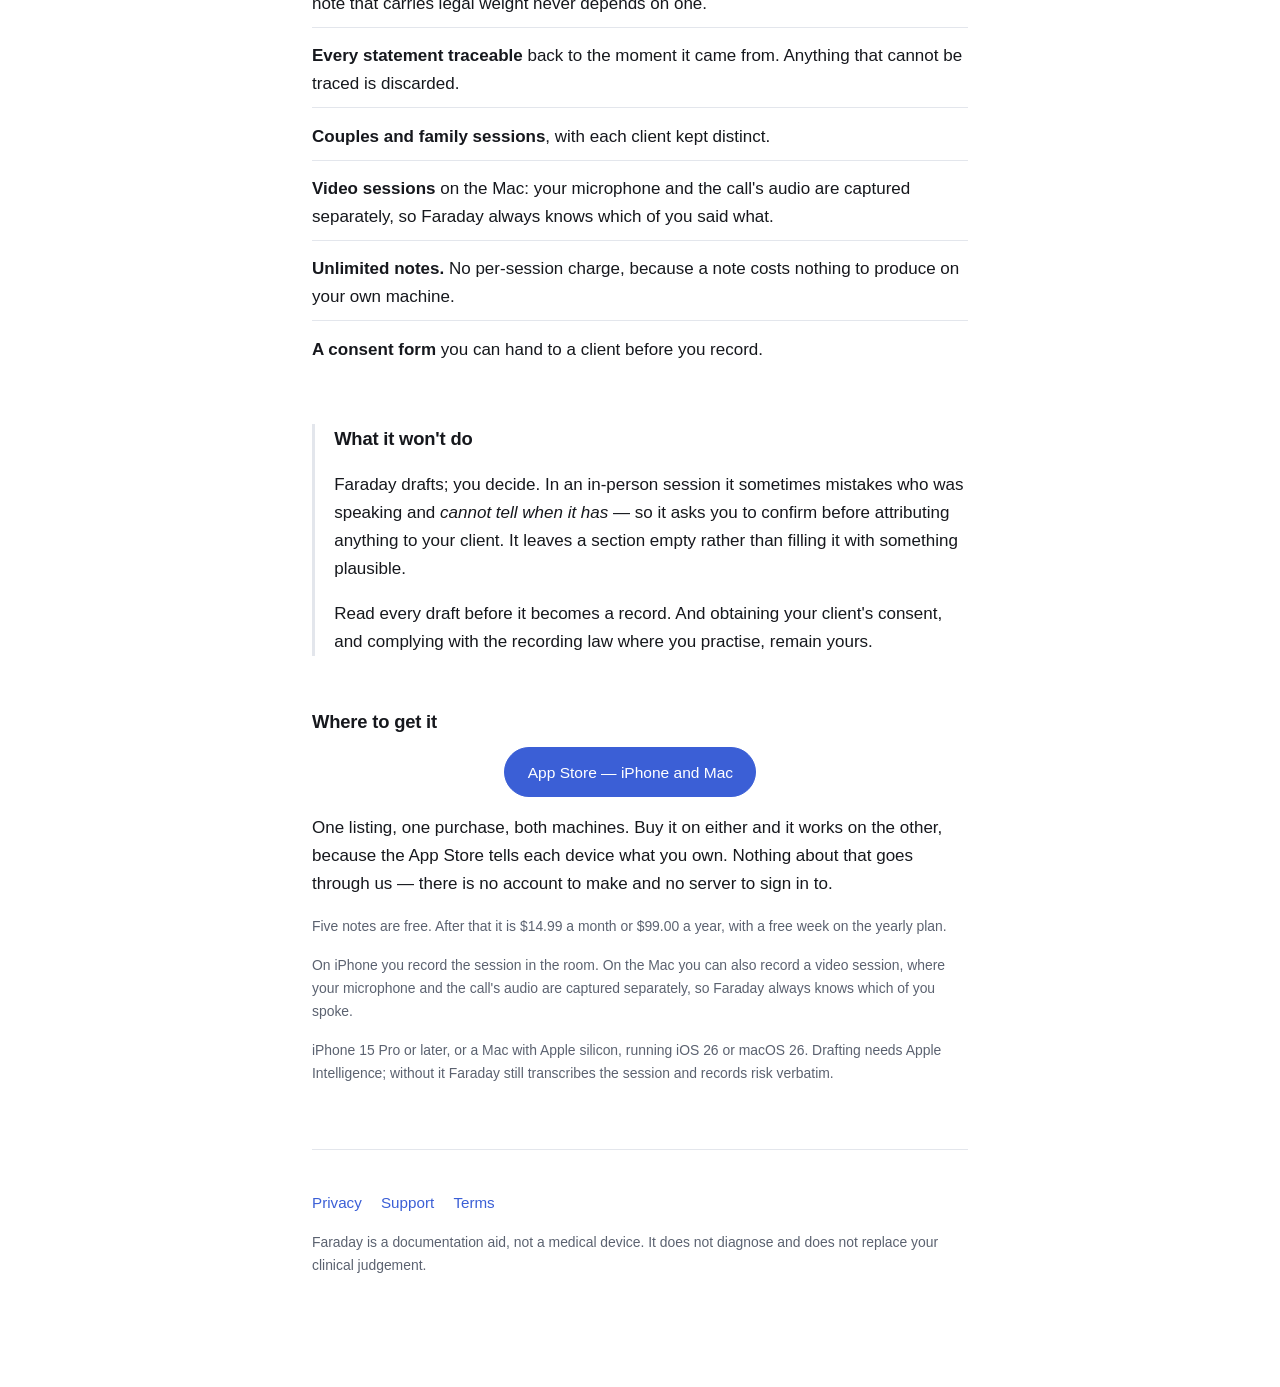
==== commit ad3be85d: "Point the site at the listing instead of promising one Both platforms are live and both subscription" ====
--- a/index.html
+++ b/index.html
@@ -34,7 +34,7 @@
   <p class="lede">Faraday records the session, transcribes it and drafts your note —
   entirely on your own device. No account. No server. Nobody else ever receives it.</p>
   <nav class="cta">
-    <a class="button primary" href="#apps">Where to get it</a>
+    <a class="button primary" href="https://apps.apple.com/us/app/faraday-therapy-notes/id6810693021">Get it on the App Store</a>
     <a class="button" href="#privacy">How it is checked</a>
   </nav>
   <p class="fine">iPhone and Mac · one subscription covers both</p>
@@ -98,10 +98,14 @@
 
 <section id="apps">
   <h2>Where to get it</h2>
-  <p>Faraday is coming to the App Store for iPhone and for Mac. One subscription
-  covers both: buy it on either and it works on the other, because the App Store
-  tells each device what you own. Nothing about that goes through us — there is
-  no account to make and no server to sign in to.</p>
+  <nav class="cta">
+    <a class="button primary" href="https://apps.apple.com/us/app/faraday-therapy-notes/id6810693021">App Store — iPhone and Mac</a>
+  </nav>
+  <p>One listing, one purchase, both machines. Buy it on either and it works on the
+  other, because the App Store tells each device what you own. Nothing about that
+  goes through us — there is no account to make and no server to sign in to.</p>
+  <p class="fine">Five notes are free. After that it is $14.99 a month or $99.00 a
+  year, with a free week on the yearly plan.</p>
   <p class="fine">On iPhone you record the session in the room. On the Mac you can
   also record a video session, where your microphone and the call's audio are
   captured separately, so Faraday always knows which of you spoke.</p>
